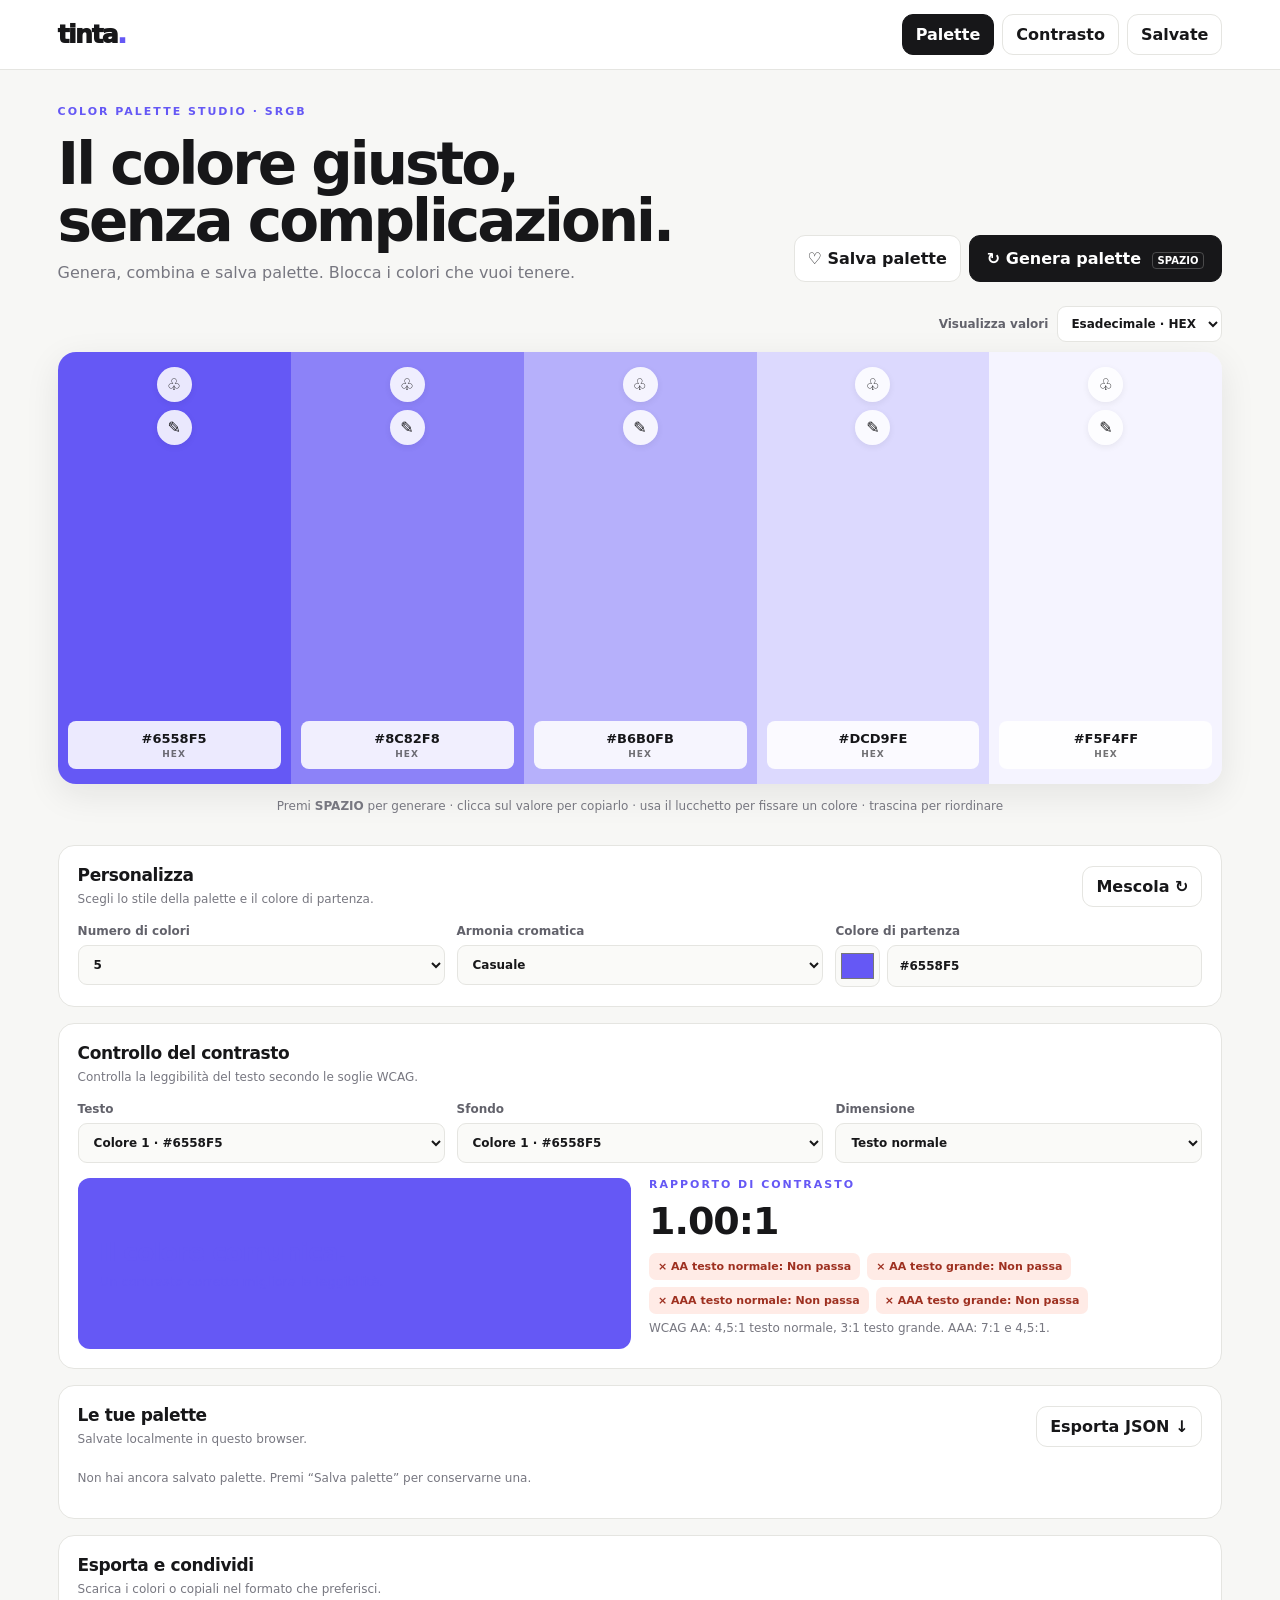
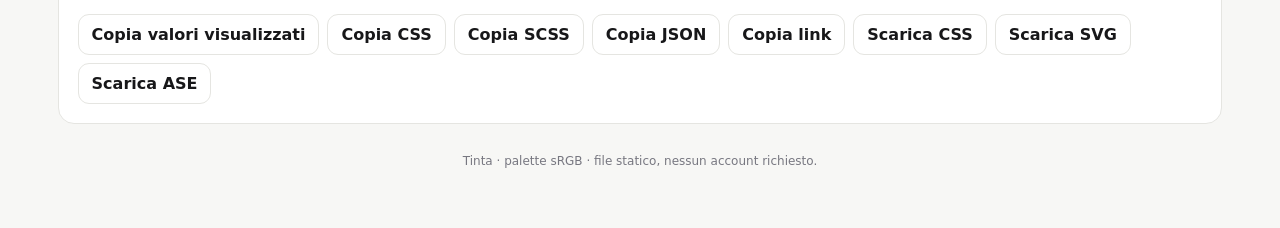
==== index.html @ 60b34465 "html file Rename" ====
<!DOCTYPE html>
<html lang="it">
  <head>
    <meta charset="utf-8">
    <meta name="viewport" content="width=device-width,initial-scale=1">
    <title>Tinta — Color palette studio</title>
    <link rel="stylesheet" href="tinta-palette.css">
  </head>
  <body>
    <header>
      <div class="logo">tinta<span>.</span></div>
      <div class="header-right">
        <button class="on" data-go="generator">Palette</button>
        <button data-go="contrast">Contrasto</button>
        <button data-go="saved">Salvate</button>
      </div>
    </header>
    <main>
      <div class="eyebrow">Color palette studio · sRGB</div>
      <section class="hero">
        <div>
          <h1>Il colore giusto,<br>senza complicazioni.</h1>
          <p>
            Genera, combina e salva palette. Blocca i colori che vuoi tenere.
          </p>
        </div>
        <div class="actions">
          <button class="btn" id="saveBtn">♡ Salva palette</button>
          <button class="btn primary" id="generateBtn">
            ↻ Genera palette <span class="kbd">SPAZIO</span>
          </button>
        </div>
      </section>
      <section id="generator">
        <div class="formatbar">
          <label for="valueFormat">Visualizza valori</label><select
            id="valueFormat"
          >
            <option value="hex">Esadecimale · HEX</option>
            <option value="rgb">RGB · 0–255</option>
            <option value="unit">sRGB · 0–1</option>
          </select>
        </div>
        <div class="palette" id="palette"></div>
        <div class="hint">
          Premi <b>SPAZIO</b> per generare · clicca sul valore per copiarlo ·
          usa il lucchetto per fissare un colore · trascina per riordinare
        </div>
      </section>
      <section class="panel">
        <div class="panel-head">
          <div>
            <h2>Personalizza</h2>
            <div class="sub">
              Scegli lo stile della palette e il colore di partenza.
            </div>
          </div>
          <button class="btn" id="shuffleBtn">Mescola ↻</button>
        </div>
        <div class="grid">
          <label class="field">Numero di colori<select id="count">
              <option>3</option>
              <option>4</option>
              <option selected>5</option>
              <option>6</option>
              <option>7</option>
              <option>8</option>
            </select></label><label class="field">Armonia cromatica<select
              id="mode"
            >
              <option value="random">Casuale</option>
              <option value="analogous">Analoghi</option>
              <option value="complementary">Complementari</option>
              <option value="triadic">Triadici</option>
              <option value="mono">Monocromatici</option>
            </select></label><label class="field">Colore di partenza<div
              class="color-input"
            >
              <input
                type="color"
                id="seed"
                value="#6558F5"
                aria-label="Scegli colore sRGB"
              ><input
                type="text"
                id="seedHex"
                value="#6558F5"
                maxlength="7"
                aria-label="Codice HEX"
              >
            </div></label>
        </div>
      </section>
      <section class="panel" id="contrast">
        <div class="panel-head">
          <div>
            <h2>Controllo del contrasto</h2>
            <div class="sub">
              Controlla la leggibilità del testo secondo le soglie WCAG.
            </div>
          </div>
        </div>
        <div class="grid" style="margin-bottom: 15px">
          <label class="field">Testo<select id="fg"></select></label><label
            class="field"
          >Sfondo<select id="bg"></select></label><label
            class="field"
          >Dimensione<select id="textSize">
              <option value="normal">Testo normale</option>
              <option value="large">Testo grande</option>
            </select></label>
        </div>
        <div class="contrast-layout">
          <div class="preview" id="preview">
            <strong>Il colore comunica.</strong><span>Un contrasto corretto
              migliora la leggibilità.</span>
          </div>
          <div>
            <div class="eyebrow">Rapporto di contrasto</div>
            <div
              id="ratio"
              style="font-size: 38px; font-weight: 900; letter-spacing: -1px; margin: 8px 0"
            >
              —
            </div>
            <div id="results" class="tags"></div>
            <p class="sub">
              WCAG AA: 4,5:1 testo normale, 3:1 testo grande. AAA: 7:1 e 4,5:1.
            </p>
          </div>
        </div>
      </section>
      <section class="panel" id="saved">
        <div class="panel-head">
          <div>
            <h2>Le tue palette</h2>
            <div class="sub">Salvate localmente in questo browser.</div>
          </div>
          <button class="btn" id="exportBtn">Esporta JSON ↓</button>
        </div>
        <div class="saved-grid" id="savedGrid"></div>
        <p class="sub" id="empty">
          Non hai ancora salvato palette. Premi “Salva palette” per conservarne
          una.
        </p>
      </section>
      <section class="panel">
        <div class="panel-head">
          <div>
            <h2>Esporta e condividi</h2>
            <div class="sub">
              Scarica i colori o copiali nel formato che preferisci.
            </div>
          </div>
        </div>
        <div class="actions">
          <button class="btn" id="copyValues">Copia valori visualizzati</button>
          <button class="btn" id="copyCss">Copia CSS</button>
          <button class="btn" id="copyScss">Copia SCSS</button>
          <button class="btn" id="copyJson">Copia JSON</button>
          <button class="btn" id="shareBtn">Copia link</button>
          <button class="btn" id="downloadCss">Scarica CSS</button>
          <button class="btn" id="downloadSvg">Scarica SVG</button>
          <button class="btn" id="downloadAse">Scarica ASE</button>
        </div>
      </section>
      <div class="footer">
        Tinta · palette sRGB · file statico, nessun account richiesto.
      </div>
    </main>
    <div class="toast" id="toast" role="status" aria-live="polite"></div>
    <script src="tinta-palette.js"></script>
  </body>
</html>
---- tinta-palette.css ----
:root {
  --ink: #171719;
  --muted: #777780;
  --paper: #f7f7f5;
  --line: #e5e5e1;
  --accent: #6558f5;
}
* {
  box-sizing: border-box;
}
body {
  margin: 0;
  background: var(--paper);
  color: var(--ink);
  font-family:
    Inter, ui-sans-serif, system-ui, -apple-system, "Segoe UI", sans-serif;
}
button, input, select {
  font: inherit;
}
button {
  cursor: pointer;
}
button:focus-visible, input:focus-visible, select:focus-visible {
  outline: 3px solid #aaa2ff;
  outline-offset: 2px;
}
header {
  height: 70px;
  padding: 0 4.5vw;
  display: flex;
  align-items: center;
  justify-content: space-between;
  background: #fff;
  border-bottom: 1px solid var(--line);
}
.logo {
  font-size: 25px;
  font-weight: 950;
  letter-spacing: -1.5px;
}
.logo span {
  color: var(--accent);
}
.header-right {
  display: flex;
  align-items: center;
  gap: 8px;
}
.header-right button, .btn {
  border: 1px solid var(--line);
  background: #fff;
  border-radius: 11px;
  padding: 10px 13px;
  font-weight: 700;
  color: var(--ink);
}
.header-right button:hover, .btn:hover {
  border-color: #aaa;
}
.header-right .on, .btn.primary {
  background: var(--ink);
  color: #fff;
  border-color: var(--ink);
}
main {
  max-width: 1500px;
  margin: auto;
  padding: 35px 4.5vw 60px;
}
.eyebrow {
  font-size: 11px;
  letter-spacing: 2px;
  text-transform: uppercase;
  color: var(--accent);
  font-weight: 850;
}
.hero {
  display: flex;
  align-items: end;
  justify-content: space-between;
  gap: 20px;
  margin: 10px 0 24px;
}
.hero h1 {
  font-size: clamp(34px, 5vw, 58px);
  letter-spacing: -3px;
  line-height: 0.99;
  margin: 8px 0;
}
.hero p {
  color: var(--muted);
  margin: 12px 0 0;
}
.actions {
  display: flex;
  gap: 8px;
  flex-wrap: wrap;
}
.btn.primary {
  padding: 13px 17px;
}
.kbd {
  font-size: 10px;
  border: 1px solid #7778;
  border-radius: 4px;
  padding: 2px 5px;
  margin-left: 5px;
}
.formatbar {
  display: flex;
  justify-content: flex-end;
  align-items: center;
  gap: 9px;
  margin: 0 0 10px;
  font-size: 12px;
  font-weight: 750;
  color: #62626b;
}
.formatbar select {
  border: 1px solid var(--line);
  border-radius: 9px;
  padding: 9px;
  background: white;
  font-weight: 750;
  color: var(--ink);
}
.palette {
  display: flex;
  height: min(48vh, 480px);
  min-height: 300px;
  border-radius: 18px;
  overflow: hidden;
  box-shadow: 0 10px 35px #15151a16;
}
.swatch {
  flex: 1;
  min-width: 0;
  display: flex;
  flex-direction: column;
  justify-content: space-between;
  padding: 15px 10px;
  transition: flex 0.18s;
  position: relative;
}
.swatch:hover {
  flex: 1.13;
}
.swatch.dragging {
  opacity: 0.4;
}
.swatch.drop-target {
  outline: 4px dashed #fff;
  outline-offset: -8px;
}
.swatch-actions {
  display: flex;
  flex-direction: column;
  align-items: center;
  gap: 8px;
}
.circle {
  width: 35px;
  height: 35px;
  border: 0;
  border-radius: 50%;
  background: #ffffffdc;
  color: #171719;
  display: grid;
  place-items: center;
  font-size: 16px;
  box-shadow: 0 2px 7px #0001;
}
.circle:hover {
  transform: scale(1.06);
}
.swatch-bottom {
  display: grid;
  gap: 6px;
}
.value {
  border: 0;
  border-radius: 8px;
  background: #ffffffdf;
  color: #161619;
  font-size: 13px;
  font-weight: 850;
  padding: 10px 4px;
  white-space: nowrap;
  cursor: pointer;
  width: 100%;
  overflow: hidden;
  text-overflow: clip;
}
.value small {
  display: block;
  font-size: 9px;
  opacity: 0.6;
  letter-spacing: 1px;
  margin-top: 3px;
}
.mini-edit {
  width: 100%;
  border: 0;
  border-radius: 8px;
  padding: 6px;
  background: #ffffffc9;
  color: #171719;
  font-size: 11px;
  font-weight: 750;
}
.hint {
  text-align: center;
  font-size: 12px;
  color: var(--muted);
  line-height: 1.8;
  margin: 12px 0 28px;
}
.panel {
  background: white;
  border: 1px solid var(--line);
  border-radius: 16px;
  padding: 19px;
  margin-top: 16px;
}
.panel-head {
  display: flex;
  justify-content: space-between;
  align-items: center;
  gap: 12px;
  margin-bottom: 16px;
}
.panel h2 {
  font-size: 17px;
  letter-spacing: -0.4px;
  margin: 0;
}
.sub {
  font-size: 12px;
  color: var(--muted);
  margin-top: 5px;
  line-height: 1.5;
}
.grid {
  display: grid;
  grid-template-columns: repeat(3, minmax(0, 1fr));
  gap: 12px;
}
.field {
  font-size: 12px;
  font-weight: 750;
  color: #62626b;
  display: flex;
  flex-direction: column;
  gap: 7px;
}
.field input, .field select {
  width: 100%;
  padding: 11px;
  border: 1px solid var(--line);
  border-radius: 9px;
  background: #fafaf8;
  color: var(--ink);
  min-width: 0;
}
.color-input {
  display: flex;
  gap: 7px;
}
.color-input input[type="color"] {
  width: 45px;
  height: 42px;
  padding: 3px;
}
.color-input input[type="text"] {
  flex: 1;
  min-width: 0;
}
.contrast-layout {
  display: grid;
  grid-template-columns: 1fr 1fr;
  gap: 18px;
}
.preview {
  border-radius: 12px;
  min-height: 130px;
  padding: 22px;
  display: flex;
  flex-direction: column;
  justify-content: center;
}
.preview strong {
  font-size: 25px;
  letter-spacing: -1px;
}
.preview span {
  font-size: 13px;
  margin-top: 7px;
}
.tags {
  display: flex;
  gap: 7px;
  flex-wrap: wrap;
  margin-top: 10px;
}
.tag {
  border-radius: 7px;
  padding: 7px 9px;
  font-size: 11px;
  font-weight: 800;
  background: #eee;
}
.good {
  background: #e1f5e9;
  color: #17653b;
}
.bad {
  background: #ffebe6;
  color: #9e3020;
}
.saved-grid {
  display: grid;
  grid-template-columns: repeat(auto-fill, minmax(190px, 1fr));
  gap: 10px;
}
.saved {
  border: 1px solid var(--line);
  border-radius: 11px;
  overflow: hidden;
}
.saved-colors {
  display: flex;
  height: 62px;
}
.saved-colors span {
  flex: 1;
  min-width: 0;
}
.saved-info {
  display: flex;
  align-items: center;
  gap: 6px;
  padding: 10px;
  font-size: 12px;
}
.saved-info strong {
  flex: 1;
  white-space: nowrap;
  overflow: hidden;
  text-overflow: ellipsis;
}
.saved-info button {
  border: 0;
  background: transparent;
  font-weight: 750;
  padding: 4px;
}
.footer {
  text-align: center;
  color: var(--muted);
  font-size: 12px;
  margin-top: 30px;
}
.toast {
  position: fixed;
  bottom: 22px;
  left: 50%;
  transform: translate(-50%, 15px);
  opacity: 0;
  transition: 0.2s;
  background: #19191d;
  color: white;
  padding: 12px 17px;
  border-radius: 11px;
  z-index: 10;
  pointer-events: none;
  font-size: 13px;
  max-width: 90vw;
}
.toast.show {
  opacity: 1;
  transform: translate(-50%, 0);
}
.editor {
  display: none;
  position: absolute;
  z-index: 4;
  left: 8px;
  right: 8px;
  bottom: 70px;
  background: white;
  padding: 12px;
  border-radius: 12px;
  box-shadow: 0 5px 25px #0002;
  color: #222;
}
.editor.open {
  display: block;
}
.editor label {
  display: block;
  font-size: 10px;
  color: #555;
  margin-bottom: 5px;
}
.editor input {
  width: 100%;
  margin-bottom: 8px;
  padding: 7px;
  border: 1px solid #ddd;
  border-radius: 6px;
}
@media (max-width: 760px) {
  header {
    height: 60px;
    padding: 0 16px;
  }
  .header-right button {
    padding: 8px;
    font-size: 11px;
  }
  .header-right button:nth-child(2) {
    display: none;
  }
  main {
    padding: 24px 14px 40px;
  }
  .hero {
    align-items: flex-start;
    flex-direction: column;
  }
  .hero h1 {
    letter-spacing: -2px;
  }
  .actions {
    width: 100%;
  }
  .actions .btn {
    flex: 1;
  }
  .palette {
    height: auto;
    min-height: 0;
    display: grid;
    grid-template-columns: repeat(2, minmax(0, 1fr));
    border-radius: 14px;
  }
  .swatch {
    height: 178px;
    padding: 11px;
  }
  .swatch:hover {
    flex: initial;
  }
  .swatch-actions {
    flex-direction: row;
    justify-content: flex-end;
  }
  .circle {
    width: 31px;
    height: 31px;
  }
  .grid {
    grid-template-columns: 1fr;
  }
  .contrast-layout {
    grid-template-columns: 1fr;
  }
  .panel {
    padding: 14px;
  }
  .formatbar {
    justify-content: space-between;
  }
  .formatbar select {
    max-width: 68%;
  }
  .panel-head {
    align-items: flex-start;
  }
  .kbd {
    display: none;
  }
}
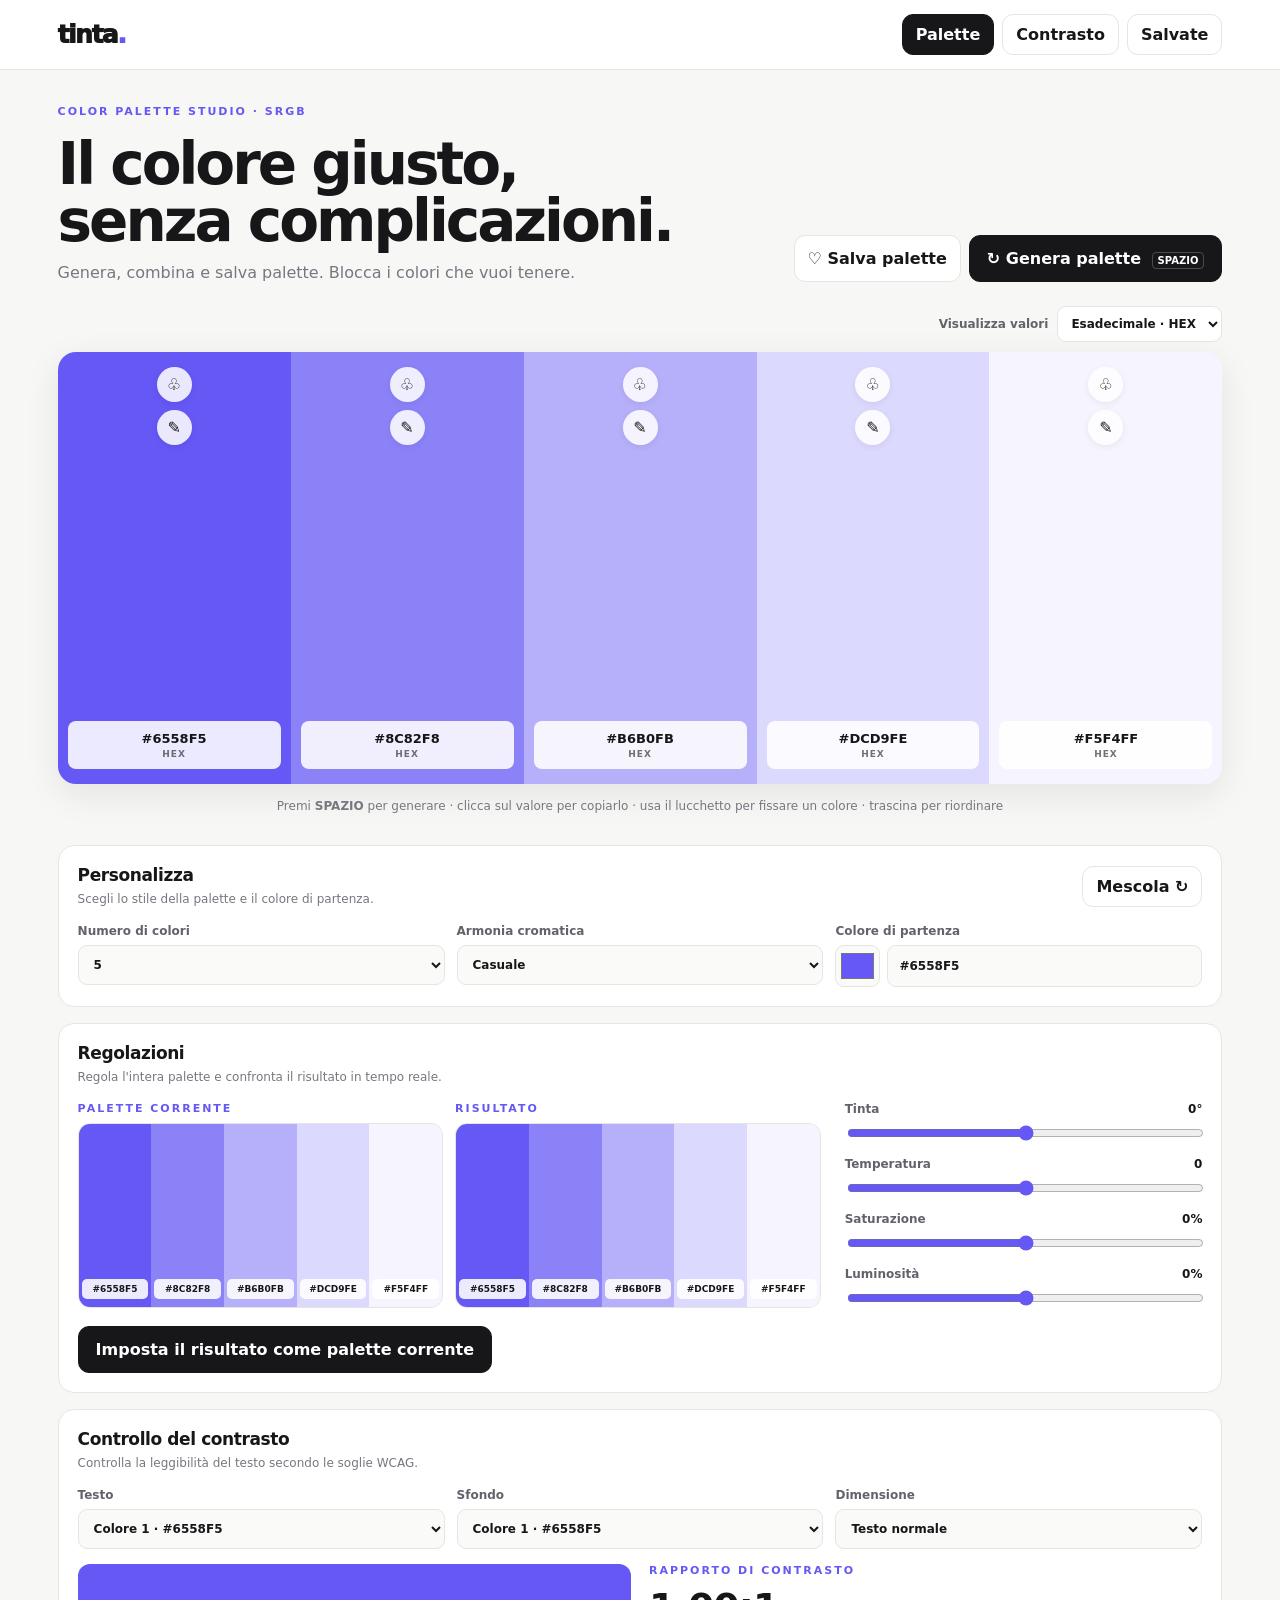
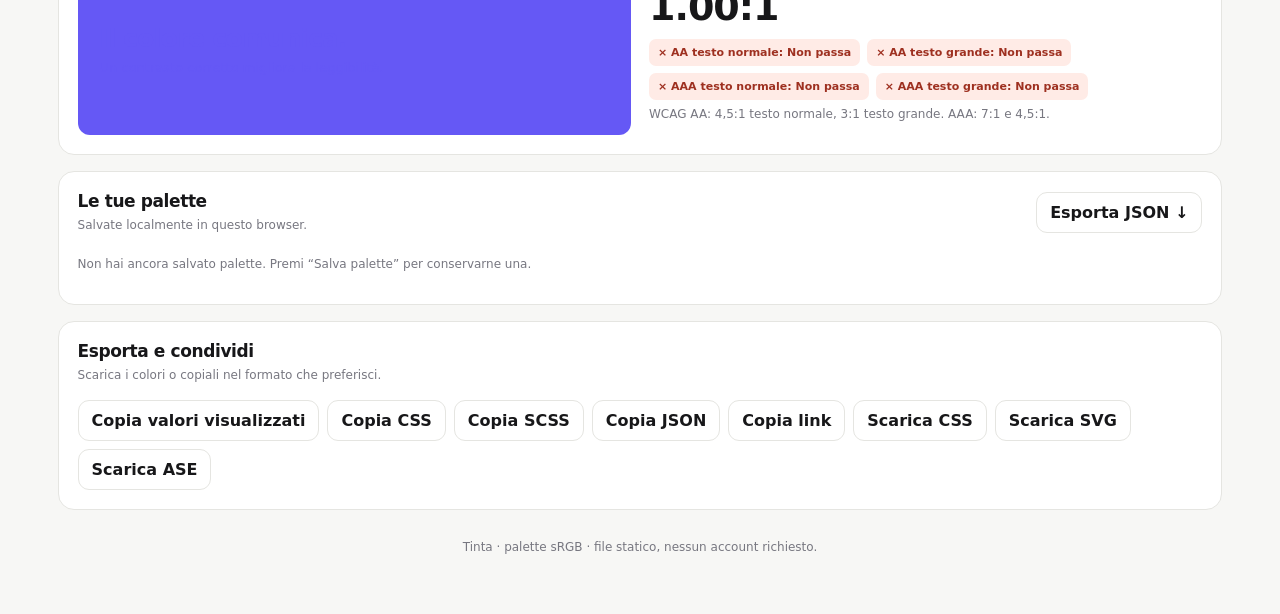
==== commit dbf57da2: "implementation of "regolation" function with hue, temperature, saturation, and luminosity" ====
--- a/index.html
+++ b/index.html
@@ -71,7 +71,10 @@
               <option value="random">Casuale</option>
               <option value="analogous">Analoghi</option>
               <option value="complementary">Complementari</option>
+              <option value="splitComplementary">Complementari divisi</option>
               <option value="triadic">Triadici</option>
+              <option value="tetradic">Tetradici</option>
+              <option value="square">Quadrati</option>
               <option value="mono">Monocromatici</option>
             </select></label><label class="field">Colore di partenza<div
               class="color-input"
@@ -91,6 +94,37 @@
             </div></label>
         </div>
       </section>
+      <section class="panel" id="adjustments">
+        <div class="panel-head">
+          <div>
+            <h2>Regolazioni</h2>
+            <div class="sub">
+              Regola l'intera palette e confronta il risultato in tempo reale.
+            </div>
+          </div>
+        </div>
+        <div class="adjustments-layout">
+          <div class="adjustment-palettes" aria-label="Confronto palette">
+            <div class="adjustment-palette">
+              <div class="eyebrow">Palette corrente</div>
+              <div class="mini-palette" id="originalPalette"></div>
+            </div>
+            <div class="adjustment-palette">
+              <div class="eyebrow">Risultato</div>
+              <div class="mini-palette" id="adjustedPalette"></div>
+            </div>
+          </div>
+          <div class="adjustment-controls">
+            <label class="range-field" for="hueAdjust">Tinta <output id="hueAdjustValue">0°</output><input id="hueAdjust" type="range" min="-180" max="180" value="0"></label>
+            <label class="range-field" for="temperatureAdjust">Temperatura <output id="temperatureAdjustValue">0</output><input id="temperatureAdjust" type="range" min="-100" max="100" value="0"></label>
+            <label class="range-field" for="saturationAdjust">Saturazione <output id="saturationAdjustValue">0%</output><input id="saturationAdjust" type="range" min="-100" max="100" value="0"></label>
+            <label class="range-field" for="lightnessAdjust">Luminosità <output id="lightnessAdjustValue">0%</output><input id="lightnessAdjust" type="range" min="-100" max="100" value="0"></label>
+          </div>
+        </div>
+        <div class="adjustment-action">
+          <button class="btn primary" id="applyAdjustments">Imposta il risultato come palette corrente</button>
+        </div>
+      </section>
       <section class="panel" id="contrast">
         <div class="panel-head">
           <div>
--- a/tinta-palette.css
+++ b/tinta-palette.css
@@ -245,6 +245,76 @@
   display: grid;
   grid-template-columns: repeat(3, minmax(0, 1fr));
   gap: 12px;
+}
+.adjustments-layout {
+  display: grid;
+  grid-template-columns: minmax(0, 1.35fr) minmax(230px, .65fr);
+  gap: 24px;
+  align-items: start;
+}
+.adjustment-palettes {
+  display: grid;
+  grid-template-columns: repeat(2, minmax(0, 1fr));
+  gap: 12px;
+}
+.adjustment-palette .eyebrow {
+  margin-bottom: 8px;
+}
+.mini-palette {
+  height: 185px;
+  display: flex;
+  overflow: hidden;
+  border: 1px solid var(--line);
+  border-radius: 12px;
+  background: #fafaf8;
+}
+.mini-swatch {
+  flex: 1;
+  min-width: 0;
+  display: flex;
+  align-items: end;
+  justify-content: center;
+  padding: 8px 3px;
+}
+.mini-swatch span {
+  width: 100%;
+  overflow: hidden;
+  text-overflow: ellipsis;
+  white-space: nowrap;
+  border-radius: 5px;
+  padding: 5px 2px;
+  background: #ffffffe0;
+  color: #171719;
+  font-size: 9px;
+  font-weight: 800;
+  text-align: center;
+}
+.adjustment-controls {
+  display: grid;
+  gap: 14px;
+}
+.range-field {
+  display: grid;
+  grid-template-columns: 1fr auto;
+  gap: 7px 12px;
+  align-items: center;
+  color: #62626b;
+  font-size: 12px;
+  font-weight: 750;
+}
+.range-field output {
+  color: var(--ink);
+  font-variant-numeric: tabular-nums;
+}
+.range-field input {
+  grid-column: 1 / -1;
+  width: 100%;
+  accent-color: var(--accent);
+}
+.adjustment-action {
+  display: flex;
+  justify-content: flex-start;
+  margin-top: 18px;
 }
 .field {
   font-size: 12px;
@@ -463,6 +533,13 @@
   .grid {
     grid-template-columns: 1fr;
   }
+  .adjustments-layout {
+    grid-template-columns: 1fr;
+    gap: 18px;
+  }
+  .mini-palette {
+    height: 145px;
+  }
   .contrast-layout {
     grid-template-columns: 1fr;
   }
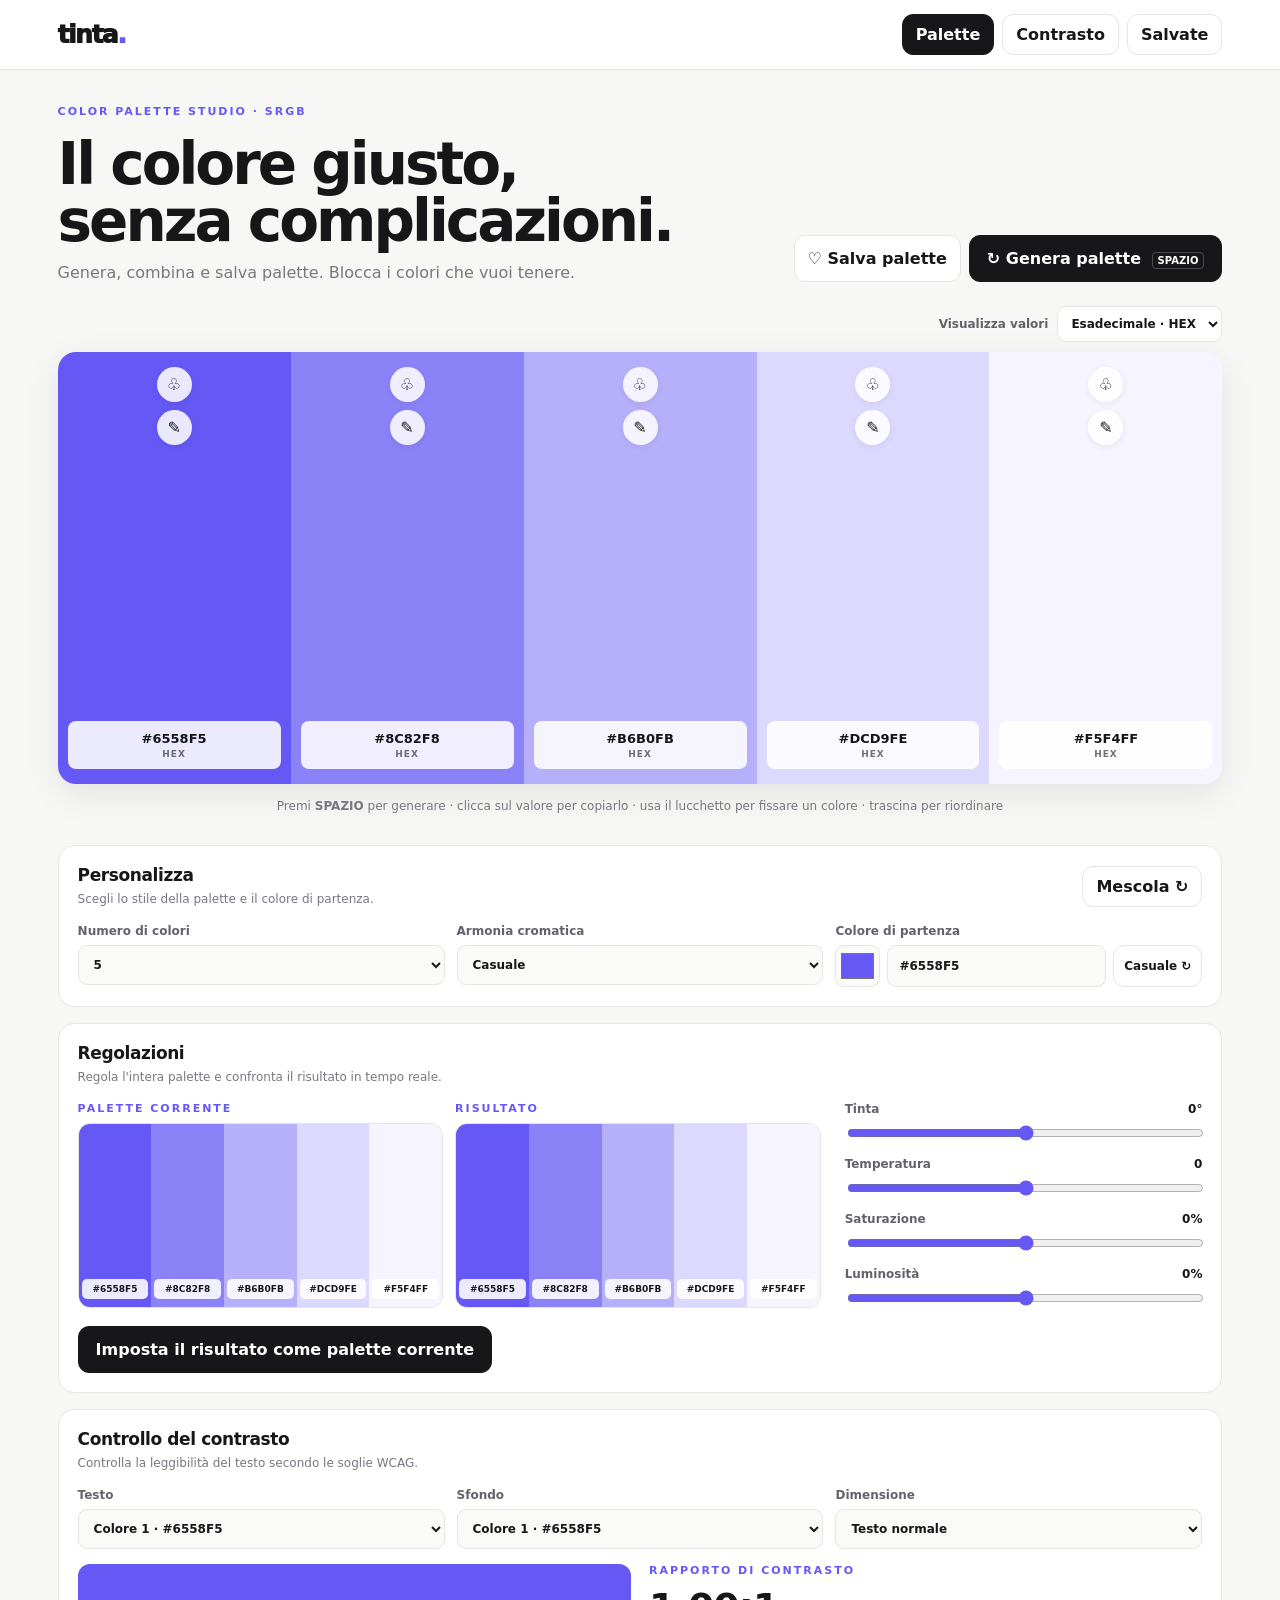
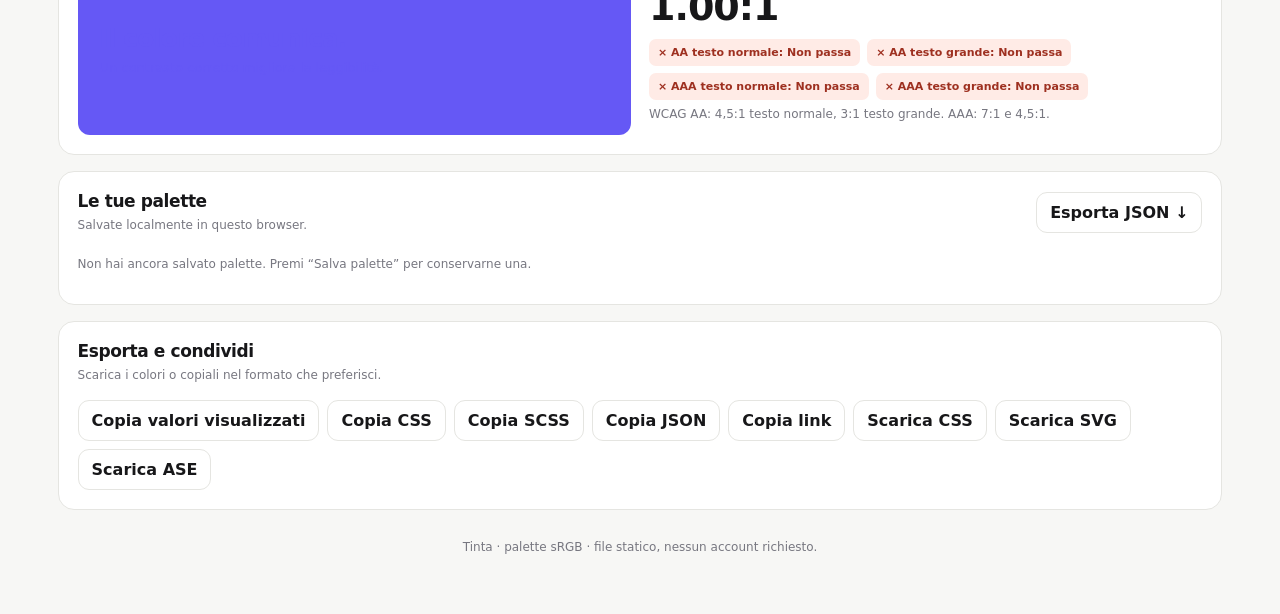
==== commit 15fae83d: "Bug fixes + starting color randomize button" ====
--- a/index.html
+++ b/index.html
@@ -90,7 +90,7 @@
                 value="#6558F5"
                 maxlength="7"
                 aria-label="Codice HEX"
-              >
+              ><button class="btn random-seed" id="randomSeedBtn" type="button">Casuale ↻</button>
             </div></label>
         </div>
       </section>
--- a/tinta-palette.css
+++ b/tinta-palette.css
@@ -345,6 +345,12 @@
 .color-input input[type="text"] {
   flex: 1;
   min-width: 0;
+}
+.color-input .random-seed {
+  flex: none;
+  padding: 9px 10px;
+  white-space: nowrap;
+  font-size: 12px;
 }
 .contrast-layout {
   display: grid;
